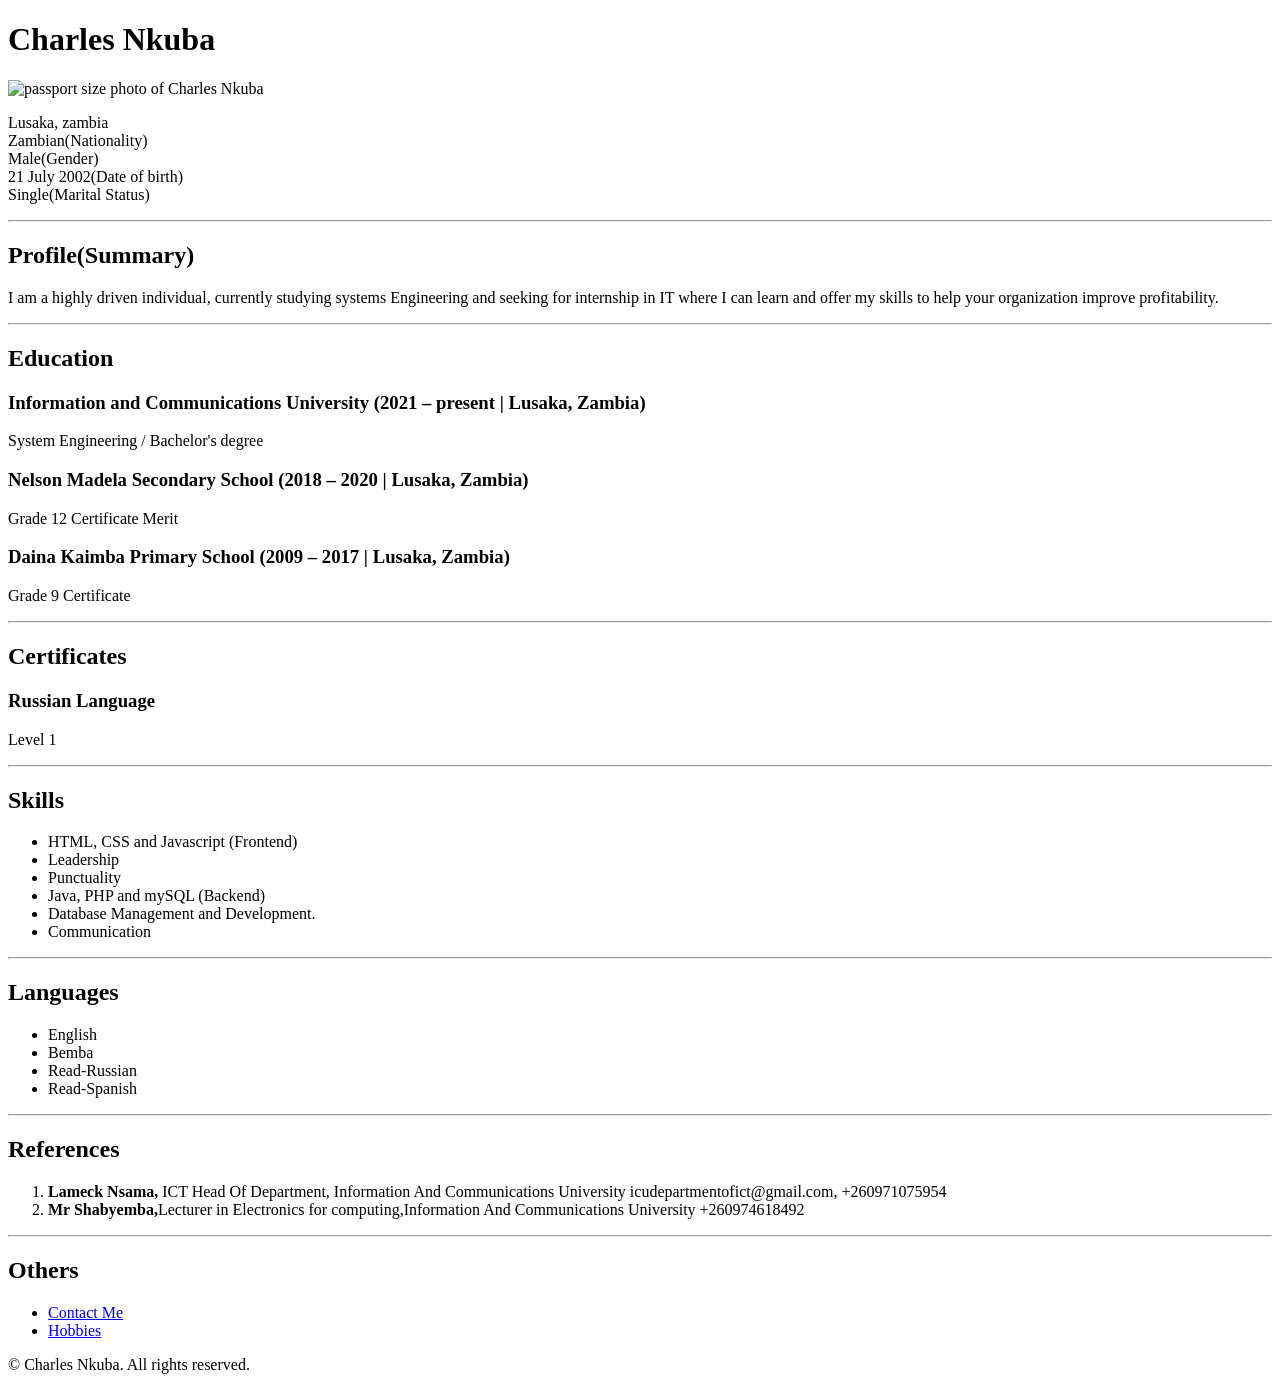
==== index.html @ ec6cbde7 "Add files via upload" ====
<!DOCTYPE html>
<html lang="en">
<head>
    <meta charset="UTF-8">
    <meta name="viewport" content="width=device-width, initial-scale=1.0">
    <title>My Resume</title>
</head>
<body>
    <h1>Charles Nkuba</h1>
    <img src="" alt="passport size photo of Charles Nkuba">
    <p>
        Lusaka, zambia <br>
        Zambian(Nationality) <br>
        Male(Gender) <br>
        21 July 2002(Date of birth) <br>
        Single(Marital Status)
    </p>
    <hr>
    <h2>Profile(Summary)</h2>
    <p>
        I am a highly driven individual, currently studying systems Engineering and seeking for internship in IT where I can learn and offer my skills to help your organization improve profitability.
    </p>
    <hr>
    <h2>Education</h2>
    <h3>Information and Communications University (2021 – present | Lusaka, Zambia)</h3>
    <p>System Engineering / Bachelor's degree</p>
    <h3>Nelson Madela Secondary School (2018 – 2020 | Lusaka, Zambia)</h3>
    <p>Grade 12 Certificate Merit</p>
    <h3>Daina Kaimba Primary School (2009 – 2017 | Lusaka, Zambia)</h3>
    <p>Grade 9 Certificate</p>
    <hr>
    <h2>Certificates</h2>
    <h3>Russian Language</h3>
    <p>Level 1</p>
    <hr>
    <h2>Skills</h2>
    <ul>
        <li>HTML, CSS and Javascript (Frontend)</li>
        <li>Leadership</li>
        <li>Punctuality</li>
        <li>Java, PHP and mySQL (Backend)</li>
        <li>Database Management and Development.</li>
        <li>Communication</li>
    </ul>
    <hr>
    <h2>Languages</h2>
    <ul>        
        <li>English</li>
        <li>Bemba</li>
        <li>Read-Russian</li>
        <li>Read-Spanish</li>
    </ul>
    <hr>
    <h2>References</h2>
    <ol>
        <li><b>Lameck Nsama,</b> ICT Head Of Department, Information And Communications University icudepartmentofict@gmail.com, +260971075954</li>
        <li><b>Mr Shabyemba,</b>Lecturer in Electronics for computing,Information And Communications University +260974618492</li>
    </ol>
    <hr>
    <h2>Others</h2>
    <ul>
        <li><a href="./Public/Contact Me.html">Contact Me</a></li>
        <li><a href="./Public/My Hobbies.html">Hobbies</a></li>
    </ul>
    <footer>
        &copy; Charles Nkuba. All rights reserved.
    </footer>

    
</body>
</html>
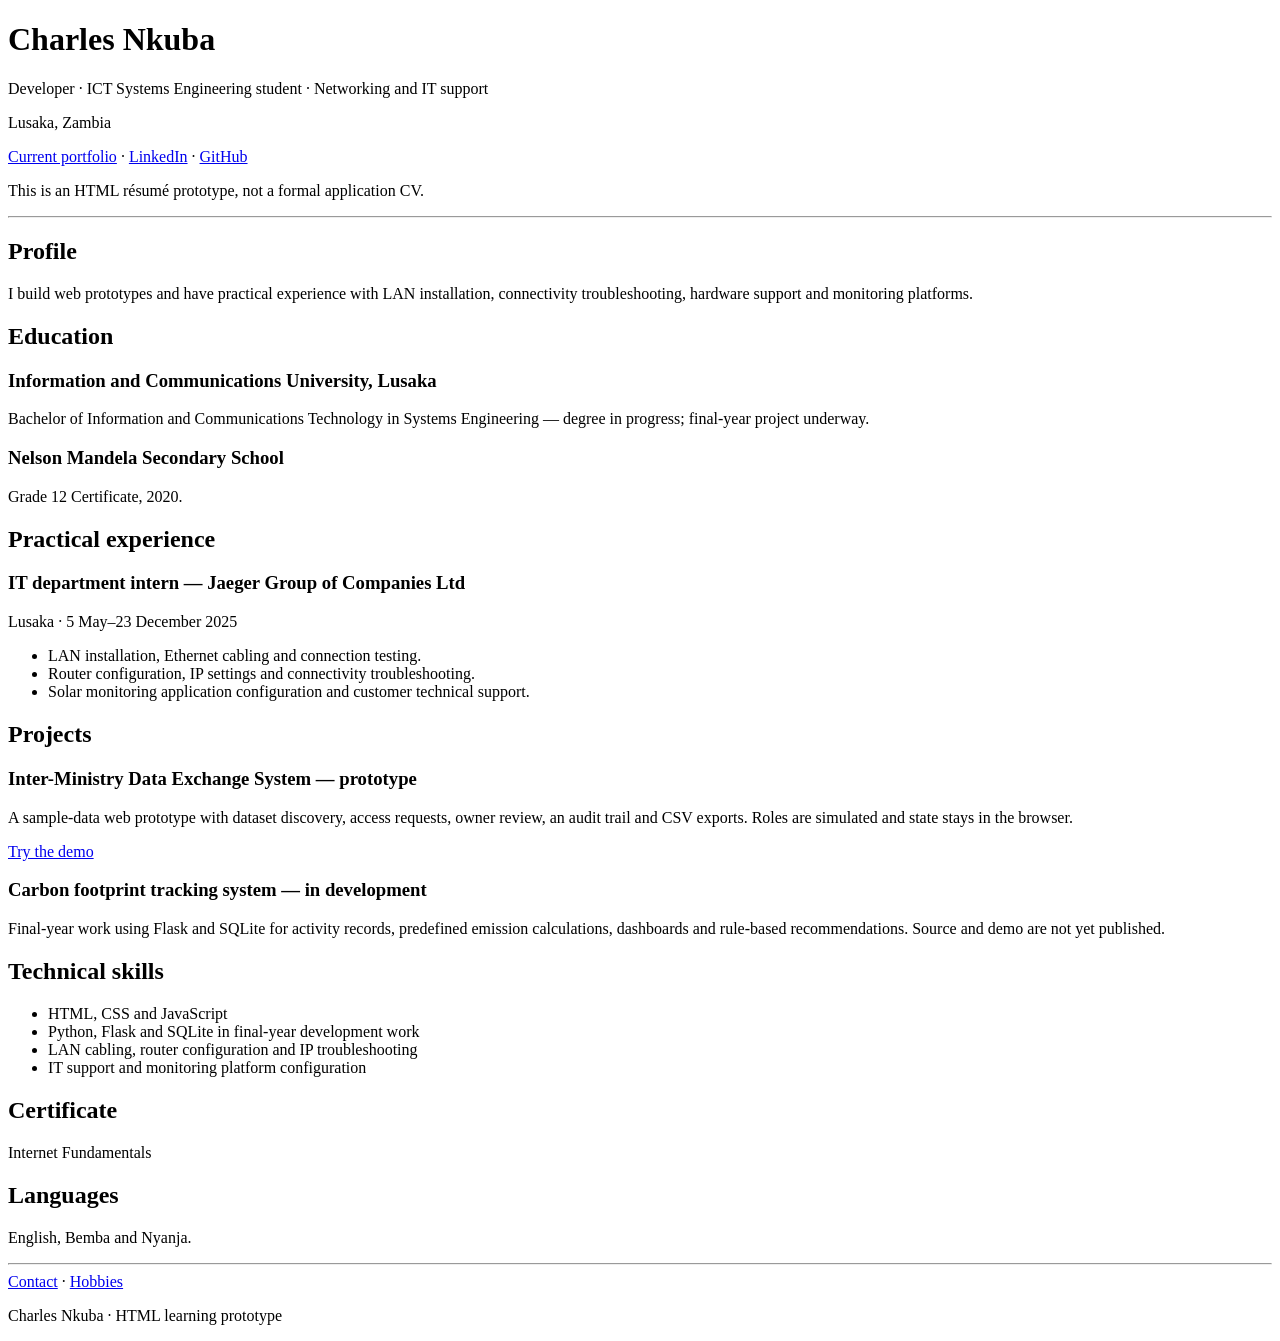
==== commit 3c5734ca: "Improve recruiter documentation, screenshots and prototype presentation" ====
--- a/index.html
+++ b/index.html
@@ -1,71 +1 @@
-<!DOCTYPE html>
-<html lang="en">
-<head>
-    <meta charset="UTF-8">
-    <meta name="viewport" content="width=device-width, initial-scale=1.0">
-    <title>My Resume</title>
-</head>
-<body>
-    <h1>Charles Nkuba</h1>
-    <img src="" alt="passport size photo of Charles Nkuba">
-    <p>
-        Lusaka, zambia <br>
-        Zambian(Nationality) <br>
-        Male(Gender) <br>
-        21 July 2002(Date of birth) <br>
-        Single(Marital Status)
-    </p>
-    <hr>
-    <h2>Profile(Summary)</h2>
-    <p>
-        I am a highly driven individual, currently studying systems Engineering and seeking for internship in IT where I can learn and offer my skills to help your organization improve profitability.
-    </p>
-    <hr>
-    <h2>Education</h2>
-    <h3>Information and Communications University (2021 – present | Lusaka, Zambia)</h3>
-    <p>System Engineering / Bachelor's degree</p>
-    <h3>Nelson Madela Secondary School (2018 – 2020 | Lusaka, Zambia)</h3>
-    <p>Grade 12 Certificate Merit</p>
-    <h3>Daina Kaimba Primary School (2009 – 2017 | Lusaka, Zambia)</h3>
-    <p>Grade 9 Certificate</p>
-    <hr>
-    <h2>Certificates</h2>
-    <h3>Russian Language</h3>
-    <p>Level 1</p>
-    <hr>
-    <h2>Skills</h2>
-    <ul>
-        <li>HTML, CSS and Javascript (Frontend)</li>
-        <li>Leadership</li>
-        <li>Punctuality</li>
-        <li>Java, PHP and mySQL (Backend)</li>
-        <li>Database Management and Development.</li>
-        <li>Communication</li>
-    </ul>
-    <hr>
-    <h2>Languages</h2>
-    <ul>        
-        <li>English</li>
-        <li>Bemba</li>
-        <li>Read-Russian</li>
-        <li>Read-Spanish</li>
-    </ul>
-    <hr>
-    <h2>References</h2>
-    <ol>
-        <li><b>Lameck Nsama,</b> ICT Head Of Department, Information And Communications University icudepartmentofict@gmail.com, +260971075954</li>
-        <li><b>Mr Shabyemba,</b>Lecturer in Electronics for computing,Information And Communications University +260974618492</li>
-    </ol>
-    <hr>
-    <h2>Others</h2>
-    <ul>
-        <li><a href="./Public/Contact Me.html">Contact Me</a></li>
-        <li><a href="./Public/My Hobbies.html">Hobbies</a></li>
-    </ul>
-    <footer>
-        &copy; Charles Nkuba. All rights reserved.
-    </footer>
-
-    
-</body>
-</html>+<!doctype html><html lang="en"><head><meta charset="utf-8"><meta name="viewport" content="width=device-width,initial-scale=1"><meta name="description" content="Charles Nkuba — HTML résumé prototype with development, networking and IT support experience."><title>Charles Nkuba | HTML résumé prototype</title></head><body><header><h1>Charles Nkuba</h1><p>Developer · ICT Systems Engineering student · Networking and IT support</p><p>Lusaka, Zambia</p><p><a href="https://charlesnkuba.github.io/">Current portfolio</a> · <a href="https://www.linkedin.com/in/nkubacharles8">LinkedIn</a> · <a href="https://github.com/charlesnkuba">GitHub</a></p><p>This is an HTML résumé prototype, not a formal application CV.</p><hr></header><main><section><h2>Profile</h2><p>I build web prototypes and have practical experience with LAN installation, connectivity troubleshooting, hardware support and monitoring platforms.</p></section><section><h2>Education</h2><h3>Information and Communications University, Lusaka</h3><p>Bachelor of Information and Communications Technology in Systems Engineering — degree in progress; final-year project underway.</p><h3>Nelson Mandela Secondary School</h3><p>Grade 12 Certificate, 2020.</p></section><section><h2>Practical experience</h2><h3>IT department intern — Jaeger Group of Companies Ltd</h3><p>Lusaka · 5 May–23 December 2025</p><ul><li>LAN installation, Ethernet cabling and connection testing.</li><li>Router configuration, IP settings and connectivity troubleshooting.</li><li>Solar monitoring application configuration and customer technical support.</li></ul></section><section><h2>Projects</h2><h3>Inter-Ministry Data Exchange System — prototype</h3><p>A sample-data web prototype with dataset discovery, access requests, owner review, an audit trail and CSV exports. Roles are simulated and state stays in the browser.</p><a href="https://charlesnkuba.github.io/projects/inter-ministry/">Try the demo</a><h3>Carbon footprint tracking system — in development</h3><p>Final-year work using Flask and SQLite for activity records, predefined emission calculations, dashboards and rule-based recommendations. Source and demo are not yet published.</p></section><section><h2>Technical skills</h2><ul><li>HTML, CSS and JavaScript</li><li>Python, Flask and SQLite in final-year development work</li><li>LAN cabling, router configuration and IP troubleshooting</li><li>IT support and monitoring platform configuration</li></ul></section><section><h2>Certificate</h2><p>Internet Fundamentals</p></section><section><h2>Languages</h2><p>English, Bemba and Nyanja.</p></section></main><footer><hr><a href="Public/Contact%20Me.html">Contact</a> · <a href="Public/My%20Hobbies.html">Hobbies</a><p>Charles Nkuba · HTML learning prototype</p></footer></body></html>
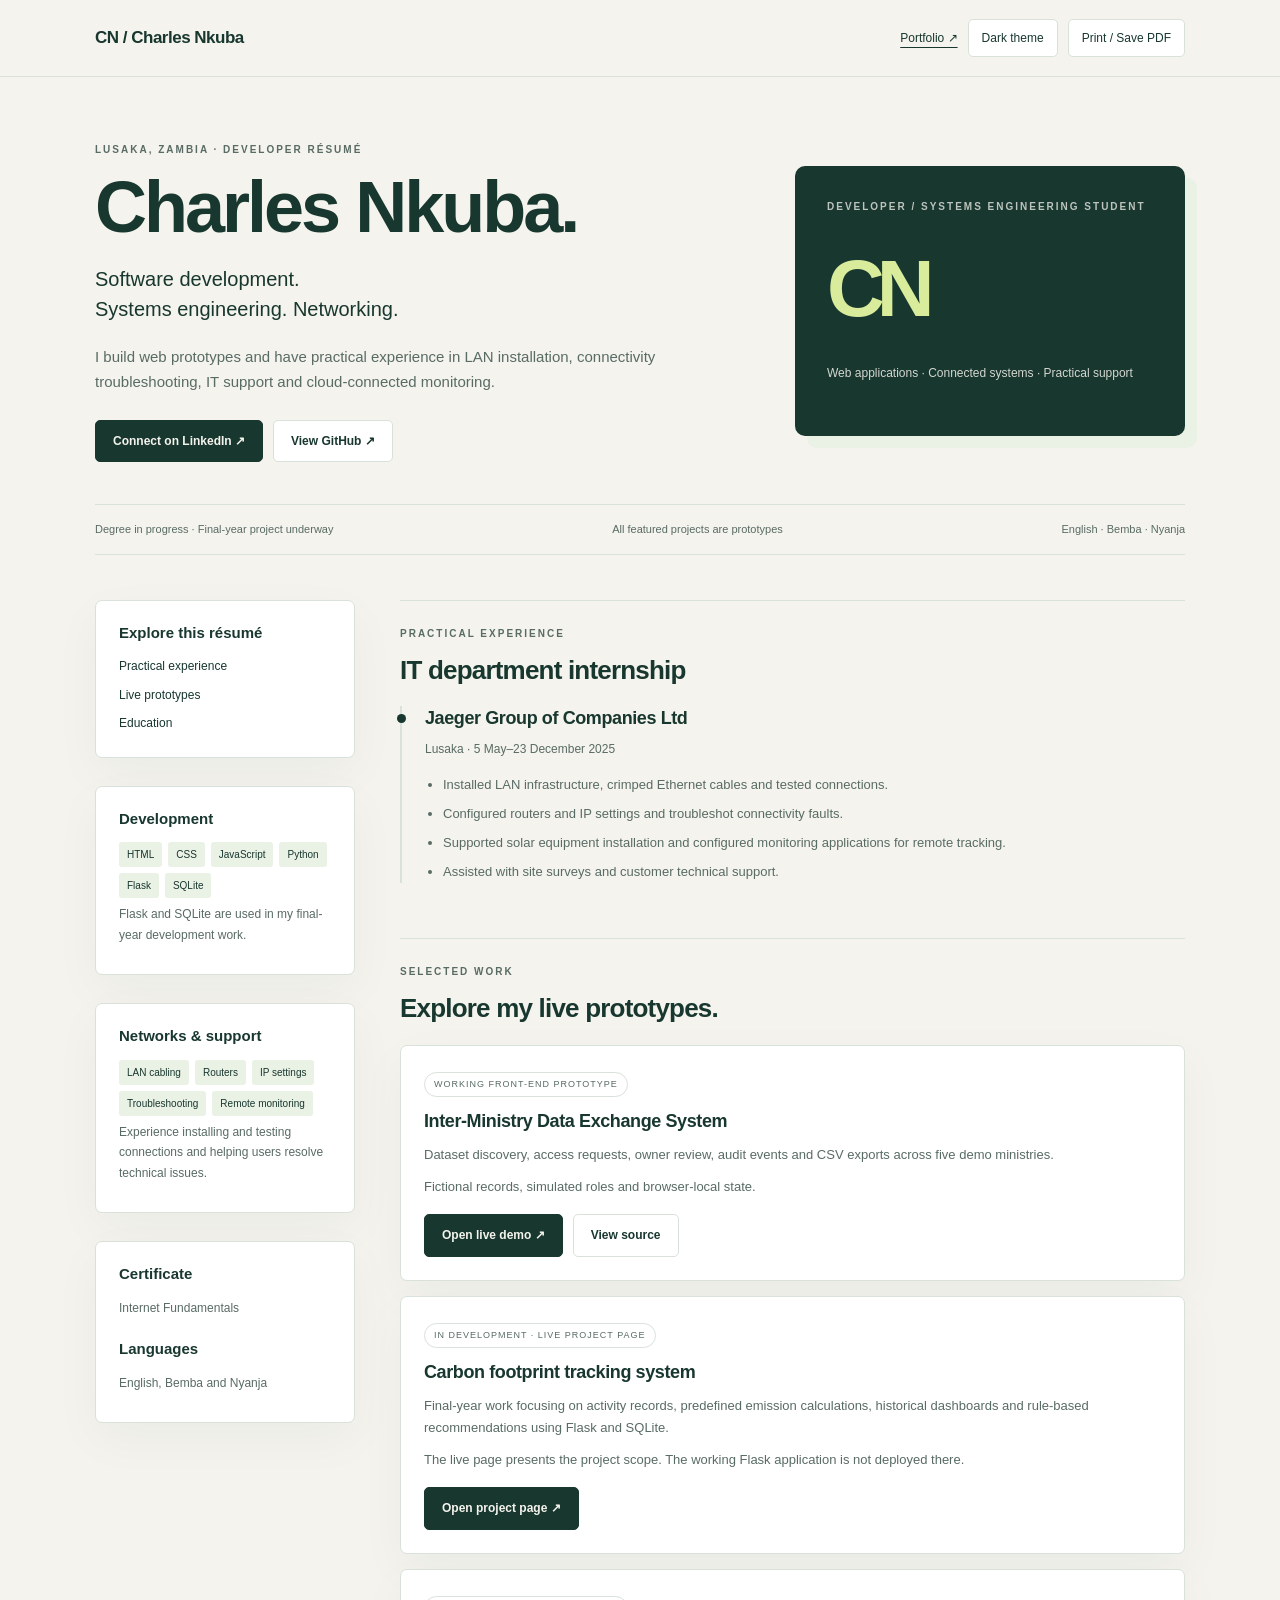
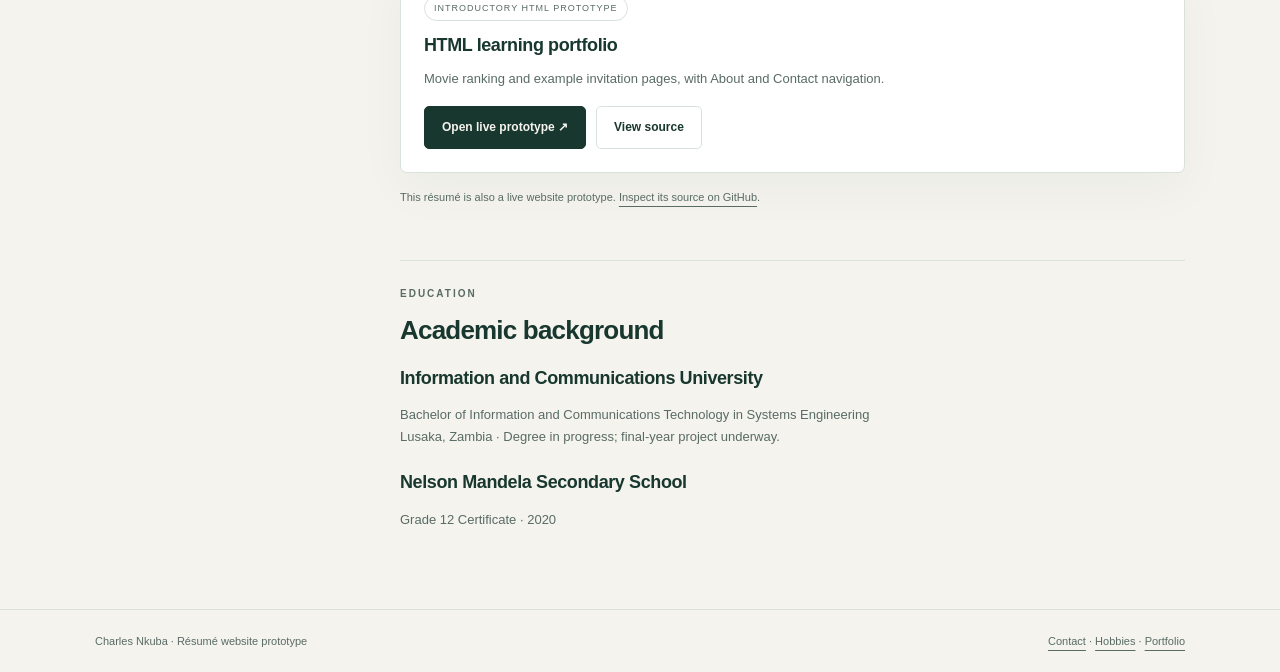
==== commit 611d9975: "Add live prototype links, carbon project overview and responsive developer résumé" ====
--- a/index.html
+++ b/index.html
@@ -1 +1 @@
-<!doctype html><html lang="en"><head><meta charset="utf-8"><meta name="viewport" content="width=device-width,initial-scale=1"><meta name="description" content="Charles Nkuba — HTML résumé prototype with development, networking and IT support experience."><title>Charles Nkuba | HTML résumé prototype</title></head><body><header><h1>Charles Nkuba</h1><p>Developer · ICT Systems Engineering student · Networking and IT support</p><p>Lusaka, Zambia</p><p><a href="https://charlesnkuba.github.io/">Current portfolio</a> · <a href="https://www.linkedin.com/in/nkubacharles8">LinkedIn</a> · <a href="https://github.com/charlesnkuba">GitHub</a></p><p>This is an HTML résumé prototype, not a formal application CV.</p><hr></header><main><section><h2>Profile</h2><p>I build web prototypes and have practical experience with LAN installation, connectivity troubleshooting, hardware support and monitoring platforms.</p></section><section><h2>Education</h2><h3>Information and Communications University, Lusaka</h3><p>Bachelor of Information and Communications Technology in Systems Engineering — degree in progress; final-year project underway.</p><h3>Nelson Mandela Secondary School</h3><p>Grade 12 Certificate, 2020.</p></section><section><h2>Practical experience</h2><h3>IT department intern — Jaeger Group of Companies Ltd</h3><p>Lusaka · 5 May–23 December 2025</p><ul><li>LAN installation, Ethernet cabling and connection testing.</li><li>Router configuration, IP settings and connectivity troubleshooting.</li><li>Solar monitoring application configuration and customer technical support.</li></ul></section><section><h2>Projects</h2><h3>Inter-Ministry Data Exchange System — prototype</h3><p>A sample-data web prototype with dataset discovery, access requests, owner review, an audit trail and CSV exports. Roles are simulated and state stays in the browser.</p><a href="https://charlesnkuba.github.io/projects/inter-ministry/">Try the demo</a><h3>Carbon footprint tracking system — in development</h3><p>Final-year work using Flask and SQLite for activity records, predefined emission calculations, dashboards and rule-based recommendations. Source and demo are not yet published.</p></section><section><h2>Technical skills</h2><ul><li>HTML, CSS and JavaScript</li><li>Python, Flask and SQLite in final-year development work</li><li>LAN cabling, router configuration and IP troubleshooting</li><li>IT support and monitoring platform configuration</li></ul></section><section><h2>Certificate</h2><p>Internet Fundamentals</p></section><section><h2>Languages</h2><p>English, Bemba and Nyanja.</p></section></main><footer><hr><a href="Public/Contact%20Me.html">Contact</a> · <a href="Public/My%20Hobbies.html">Hobbies</a><p>Charles Nkuba · HTML learning prototype</p></footer></body></html>
+<!doctype html><html lang="en"><head><meta charset="utf-8"><meta name="viewport" content="width=device-width,initial-scale=1"><meta name="description" content="Charles Nkuba — developer and ICT Systems Engineering student with networking and IT support experience. Explore live prototypes and practical work."><title>Charles Nkuba | Developer résumé</title><link rel="stylesheet" href="styles.css"></head><body><a class="skip" href="#main">Skip to content</a><header class="topbar"><div class="wrap"><a class="wordmark" href="https://charlesnkuba.github.io/">CN / Charles Nkuba</a><div class="tools"><a href="https://charlesnkuba.github.io/">Portfolio ↗</a><button id="theme-toggle" type="button" aria-pressed="false">Dark theme</button><button id="print" type="button">Print / Save PDF</button></div></div></header><main id="main" class="wrap"><section class="hero"><div><p class="eyebrow">Lusaka, Zambia · Developer résumé</p><h1>Charles Nkuba.</h1><p class="role">Software development.<br>Systems engineering. Networking.</p><p class="summary">I build web prototypes and have practical experience in LAN installation, connectivity troubleshooting, IT support and cloud-connected monitoring.</p><div class="links"><a class="button primary" href="https://www.linkedin.com/in/nkubacharles8">Connect on LinkedIn ↗</a><a class="button" href="https://github.com/charlesnkuba">View GitHub ↗</a></div></div><aside class="identity-card" aria-label="Professional focus"><p class="eyebrow">Developer / Systems Engineering student</p><div class="monogram" aria-hidden="true">CN</div><p>Web applications · Connected systems · Practical support</p></aside></section><div class="statusline"><span>Degree in progress · Final-year project underway</span><span>All featured projects are prototypes</span><span>English · Bemba · Nyanja</span></div><div class="layout"><aside class="sidebar"><section class="nav-panel"><h2>Explore this résumé</h2><nav class="side-nav" aria-label="Résumé sections"><a href="#experience">Practical experience</a><a href="#projects">Live prototypes</a><a href="#education">Education</a></nav></section><section><h2>Development</h2><div class="skill-tags"><span>HTML</span><span>CSS</span><span>JavaScript</span><span>Python</span><span>Flask</span><span>SQLite</span></div><p>Flask and SQLite are used in my final-year development work.</p></section><section><h2>Networks & support</h2><div class="skill-tags"><span>LAN cabling</span><span>Routers</span><span>IP settings</span><span>Troubleshooting</span><span>Remote monitoring</span></div><p>Experience installing and testing connections and helping users resolve technical issues.</p></section><section><h2>Certificate</h2><p>Internet Fundamentals</p><h2 style="margin-top:22px">Languages</h2><p>English, Bemba and Nyanja</p></section></aside><div class="content"><section id="experience"><p class="eyebrow">Practical experience</p><h2>IT department internship</h2><div class="timeline"><h3>Jaeger Group of Companies Ltd</h3><p class="meta">Lusaka · 5 May–23 December 2025</p><ul><li>Installed LAN infrastructure, crimped Ethernet cables and tested connections.</li><li>Configured routers and IP settings and troubleshot connectivity faults.</li><li>Supported solar equipment installation and configured monitoring applications for remote tracking.</li><li>Assisted with site surveys and customer technical support.</li></ul></div></section><section id="projects"><p class="eyebrow">Selected work</p><h2>Explore my live prototypes.</h2><article class="project"><span class="badge">Working front-end prototype</span><h3>Inter-Ministry Data Exchange System</h3><p>Dataset discovery, access requests, owner review, audit events and CSV exports across five demo ministries.</p><p class="note">Fictional records, simulated roles and browser-local state.</p><div class="links"><a class="button primary" href="https://charlesnkuba.github.io/projects/inter-ministry/">Open live demo ↗</a><a class="button" href="https://github.com/charlesnkuba/charlesnkuba.github.io/tree/main/projects/inter-ministry">View source</a></div></article><article class="project"><span class="badge">In development · Live project page</span><h3>Carbon footprint tracking system</h3><p>Final-year work focusing on activity records, predefined emission calculations, historical dashboards and rule-based recommendations using Flask and SQLite.</p><p class="note">The live page presents the project scope. The working Flask application is not deployed there.</p><div class="links"><a class="button primary" href="https://charlesnkuba.github.io/projects/carbon-footprint/">Open project page ↗</a></div></article><article class="project"><span class="badge">Introductory HTML prototype</span><h3>HTML learning portfolio</h3><p>Movie ranking and example invitation pages, with About and Contact navigation.</p><div class="links"><a class="button primary" href="https://charlesnkuba.github.io/html-Portfolio/">Open live prototype ↗</a><a class="button" href="https://github.com/charlesnkuba/html-Portfolio">View source</a></div></article><p class="note">This résumé is also a live website prototype. <a href="https://github.com/charlesnkuba/My-Resume">Inspect its source on GitHub</a>.</p></section><section id="education"><p class="eyebrow">Education</p><h2>Academic background</h2><div class="education"><h3>Information and Communications University</h3><p>Bachelor of Information and Communications Technology in Systems Engineering<br>Lusaka, Zambia · Degree in progress; final-year project underway.</p></div><div class="education"><h3>Nelson Mandela Secondary School</h3><p>Grade 12 Certificate · 2020</p></div></section></div></div></main><footer><div class="wrap"><span>Charles Nkuba · Résumé website prototype</span><span><a href="Public/Contact%20Me.html">Contact</a> · <a href="Public/My%20Hobbies.html">Hobbies</a> · <a href="https://charlesnkuba.github.io/">Portfolio</a></span></div></footer><script src="app.js"></script></body></html>
--- a/styles.css
+++ b/styles.css
@@ -0,0 +1 @@
+:root{color-scheme:light;--paper:#f4f3ed;--card:#fff;--ink:#18372f;--muted:#596b65;--line:#d9e2da;--accent:#d8ec9b;--soft:#eaf1e5;--shadow:0 16px 50px #1a382b0a}*{box-sizing:border-box}html{scroll-behavior:smooth;scroll-padding-top:85px}body{margin:0;font:15px/1.7 Arial,Helvetica,sans-serif;color:var(--ink);background:var(--paper)}body.dark{color-scheme:dark;--paper:#12231e;--card:#1a3028;--ink:#edf4e8;--muted:#b0c1b4;--line:#365044;--accent:#b9dc74;--soft:#294338;--shadow:none}a{color:inherit;text-underline-offset:5px}a:hover{color:#638132}button{font:inherit;cursor:pointer}a:focus-visible,button:focus-visible{outline:3px solid #7b9d3f;outline-offset:5px}.skip{position:absolute;top:-100px;left:20px;padding:12px;background:var(--card);z-index:20}.skip:focus{top:10px}.wrap{max-width:1150px;margin:auto;padding:0 30px}.topbar{border-bottom:1px solid var(--line);background:var(--paper)}.topbar .wrap{display:flex;justify-content:space-between;align-items:center;gap:20px;min-height:76px}.wordmark{text-decoration:none;font-weight:700;font-size:17px;letter-spacing:-.5px}.tools{display:flex;gap:10px;align-items:center}.tools a{font-size:12px}.tools button{border:1px solid var(--line);padding:8px 13px;background:var(--card);color:var(--ink);border-radius:5px;font-size:12px}.hero{padding:64px 0 42px;display:grid;grid-template-columns:1.25fr .75fr;align-items:center;gap:50px}.eyebrow{text-transform:uppercase;letter-spacing:2px;font-size:10px;font-weight:700;color:var(--muted);margin:0 0 12px}h1{font-size:clamp(45px,6vw,72px);line-height:1.05;letter-spacing:-3px;margin:0 0 18px}h2{font-size:26px;letter-spacing:-.8px;line-height:1.25;margin:0 0 20px}h3{font-size:18px;letter-spacing:-.4px;line-height:1.4;margin:0 0 8px}.role{font-size:20px;line-height:1.5;max-width:560px;margin:0 0 20px}.summary{color:var(--muted);max-width:570px}.links{display:flex;gap:10px;flex-wrap:wrap;margin-top:25px}.button{display:inline-block;padding:10px 17px;background:var(--card);border:1px solid var(--line);border-radius:5px;font-size:12px;font-weight:600;text-decoration:none}.button.primary{background:var(--ink);color:var(--paper);border-color:var(--ink)}.button:hover{background:var(--accent);color:#18372f}.identity-card{background:var(--ink);color:var(--paper);border-radius:10px;padding:32px;min-height:270px;position:relative;box-shadow:12px 12px 0 var(--soft)}.identity-card .eyebrow{color:var(--paper);opacity:.75}.monogram{font-size:80px;letter-spacing:-8px;line-height:1;font-weight:700;margin:34px 0;color:var(--accent)}.identity-card p:last-child{margin:0;font-size:12px;opacity:.85}.statusline{display:flex;justify-content:space-between;gap:15px;flex-wrap:wrap;border-top:1px solid var(--line);border-bottom:1px solid var(--line);padding:15px 0;font-size:11px;color:var(--muted)}.layout{display:grid;grid-template-columns:260px 1fr;gap:45px;padding:45px 0 65px}.sidebar{display:grid;align-content:start;gap:28px}.sidebar section{border:1px solid var(--line);background:var(--card);padding:23px;border-radius:7px;box-shadow:var(--shadow)}.sidebar h2{font-size:15px;margin:0 0 14px;letter-spacing:0}.sidebar p{font-size:12px;color:var(--muted);margin:6px 0}.skill-tags{display:flex;gap:6px;flex-wrap:wrap}.skill-tags span{padding:4px 8px;background:var(--soft);border-radius:3px;font-size:10px}.side-nav{display:grid;gap:8px;font-size:12px}.side-nav a{text-decoration:none}.content{display:grid;gap:42px}.content>section{border-top:1px solid var(--line);padding-top:24px}.timeline{padding-left:23px;border-left:2px solid var(--line);position:relative}.timeline:before{content:'';position:absolute;width:9px;height:9px;background:var(--ink);border-radius:50%;left:-5.5px;top:8px}.meta{font-size:12px;color:var(--muted);margin:0 0 14px}ul{padding-left:18px;color:var(--muted);font-size:13px}li{margin:7px 0}.project{background:var(--card);border:1px solid var(--line);border-radius:7px;padding:23px;margin:15px 0;box-shadow:var(--shadow)}.badge{display:inline-block;color:var(--muted);border:1px solid var(--line);font-size:9px;text-transform:uppercase;letter-spacing:1px;padding:4px 9px;border-radius:20px;margin-bottom:12px}.project p{color:var(--muted);font-size:13px;margin:10px 0}.project .links{margin-top:16px}.education+.education{margin-top:22px}.education p{font-size:13px;color:var(--muted)}.note{font-size:11px;color:var(--muted)}footer{border-top:1px solid var(--line);padding:22px 0;font-size:11px;color:var(--muted)}footer .wrap{display:flex;justify-content:space-between;gap:15px;flex-wrap:wrap}@media(max-width:800px){.hero{grid-template-columns:1fr;padding-top:42px;gap:30px}.identity-card{min-height:190px;max-width:500px}.monogram{font-size:60px;margin:20px 0}.layout{grid-template-columns:1fr;gap:30px}.sidebar{grid-template-columns:1fr 1fr}.sidebar .nav-panel{display:none}}@media(max-width:500px){.wrap{padding:0 20px}.topbar .wrap{flex-wrap:wrap;padding-top:14px;padding-bottom:14px;gap:10px}.tools{flex-wrap:wrap}.sidebar{grid-template-columns:1fr}.role{font-size:17px}h1{letter-spacing:-2px}.identity-card{padding:25px}.layout{padding-top:28px}.project{padding:19px}.statusline{flex-direction:column;gap:5px}}@media(prefers-reduced-motion:reduce){html{scroll-behavior:auto}}@media print{@page{size:A4;margin:12mm}body,body.dark{--paper:white;--card:white;--ink:#15291e;--muted:#425248;--line:#ccd6cd;--soft:#f1f4ef;--shadow:none;color:#15291e;background:white;font-size:11px}.wrap{max-width:none;padding:0}.topbar,.identity-card,.skip,.tools,.nav-panel,footer,.button{display:none!important}.hero{display:block;padding:0 0 12px}h1{font-size:33px;letter-spacing:-1px}.role{font-size:14px;margin-bottom:8px}.summary{font-size:11px;margin-bottom:8px}.hero .links{display:none}.layout{grid-template-columns:180px 1fr;gap:22px;padding:20px 0}.sidebar{gap:16px;grid-template-columns:1fr}.sidebar section{padding:12px}.content{gap:20px}h2{font-size:18px;margin-bottom:12px}h3{font-size:13px}p,li,.project p,.education p{font-size:11px}.project{padding:12px;box-shadow:none;break-inside:avoid}.sidebar section,.timeline,.education{break-inside:avoid}.statusline{font-size:9px}.project .links a{display:inline;font-size:10px;color:#15291e;background:none;border:0;padding:0}.note{font-size:9px}}
